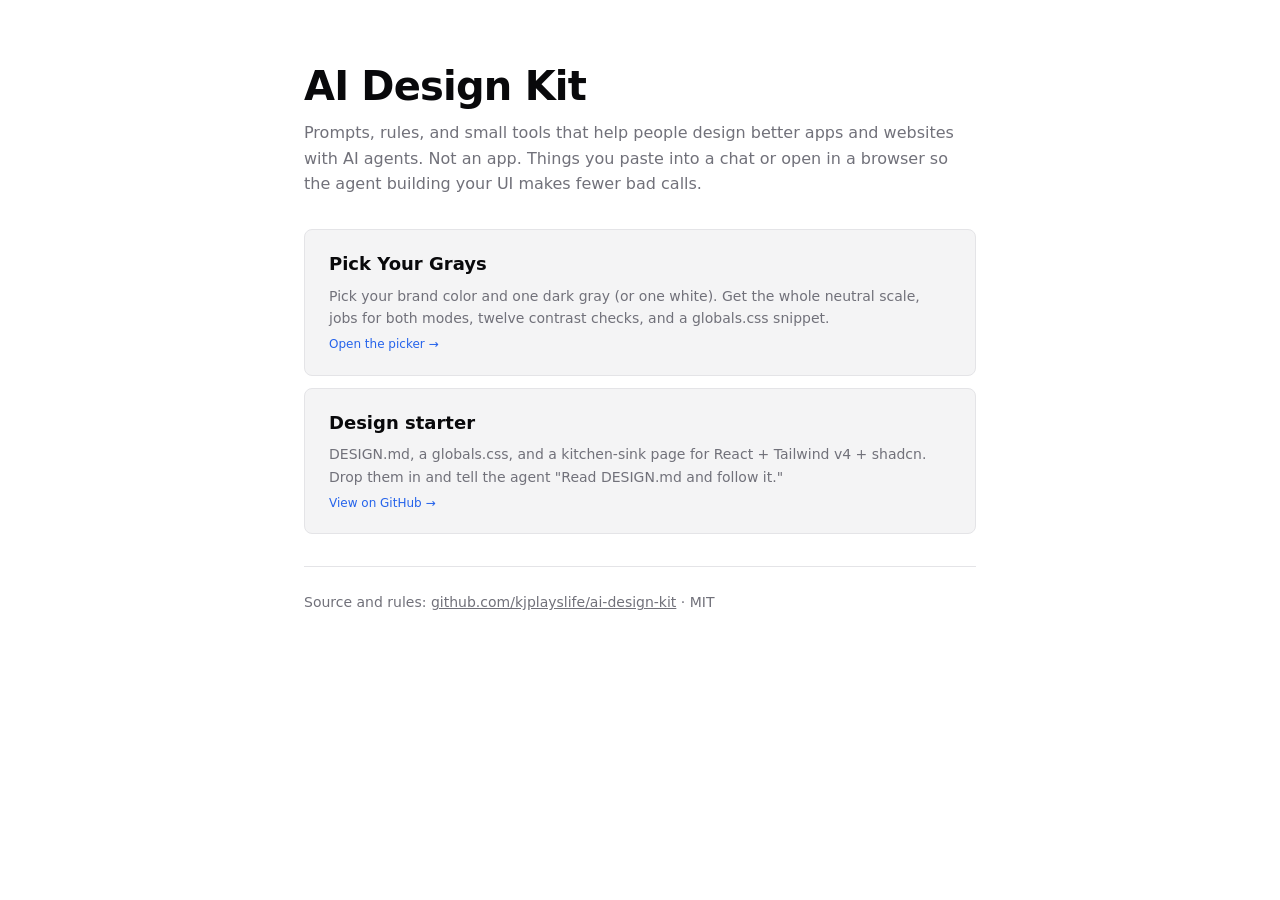
==== index.html @ 53241d8e "Add site index for GitHub Pages and live links Co-Authored-By: Claude Fable 5.1 <noreply@anthropic.c" ====
<!doctype html>
<html lang="en">
<head>
<meta charset="utf-8">
<meta name="viewport" content="width=device-width, initial-scale=1">
<title>AI Design Kit</title>
<meta name="description" content="Prompts, rules, and small tools that help people design better apps and websites with AI agents.">
<style>
  :root { --bg: #ffffff; --text: #09090b; --text2: #71717a; --border: #e4e4e7; --muted: #f4f4f5; --brand: #2563eb; }
  @media (prefers-color-scheme: dark) { :root { --bg: #09090b; --text: #fafafa; --text2: #a1a1aa; --border: #27272a; --muted: #18181b; --brand: #3b82f6; } }
  * { box-sizing: border-box; }
  body { margin: 0; background: var(--bg); color: var(--text); font: 16px/1.6 Inter, ui-sans-serif, system-ui, sans-serif; -webkit-font-smoothing: antialiased; }
  .page { max-width: 720px; margin: 0 auto; padding: 64px 24px 96px; display: grid; gap: 32px; }
  h1 { font-size: 40px; margin: 0; letter-spacing: -0.02em; line-height: 1.1; }
  h2 { font-size: 18px; margin: 0; font-weight: 600; }
  p { margin: 0; max-width: 65ch; }
  .muted { color: var(--text2); }
  .tools { display: grid; gap: 12px; }
  a.tool { display: grid; gap: 6px; padding: 20px 24px; border: 1px solid var(--border); border-radius: 8px; background: var(--muted); color: inherit; text-decoration: none; }
  a.tool:hover { border-color: var(--text2); }
  a.tool span { font-size: 14px; color: var(--text2); }
  a.tool small { font-size: 12px; color: var(--brand); }
  footer { font-size: 14px; color: var(--text2); border-top: 1px solid var(--border); padding-top: 24px; }
  footer a { color: inherit; }
</style>
</head>
<body>
<div class="page">
  <header>
    <h1>AI Design Kit</h1>
    <p class="muted" style="margin-top:12px">Prompts, rules, and small tools that help people design better apps and websites with AI agents. Not an app. Things you paste into a chat or open in a browser so the agent building your UI makes fewer bad calls.</p>
  </header>
  <section class="tools">
    <a class="tool" href="tools/pick-your-grays/">
      <h2>Pick Your Grays</h2>
      <span>Pick your brand color and one dark gray (or one white). Get the whole neutral scale, jobs for both modes, twelve contrast checks, and a globals.css snippet.</span>
      <small>Open the picker →</small>
    </a>
    <a class="tool" href="https://github.com/kjplayslife/ai-design-kit/tree/main/design-starter">
      <h2>Design starter</h2>
      <span>DESIGN.md, a globals.css, and a kitchen-sink page for React + Tailwind v4 + shadcn. Drop them in and tell the agent "Read DESIGN.md and follow it."</span>
      <small>View on GitHub →</small>
    </a>
  </section>
  <footer>Source and rules: <a href="https://github.com/kjplayslife/ai-design-kit">github.com/kjplayslife/ai-design-kit</a> · MIT</footer>
</div>
</body>
</html>
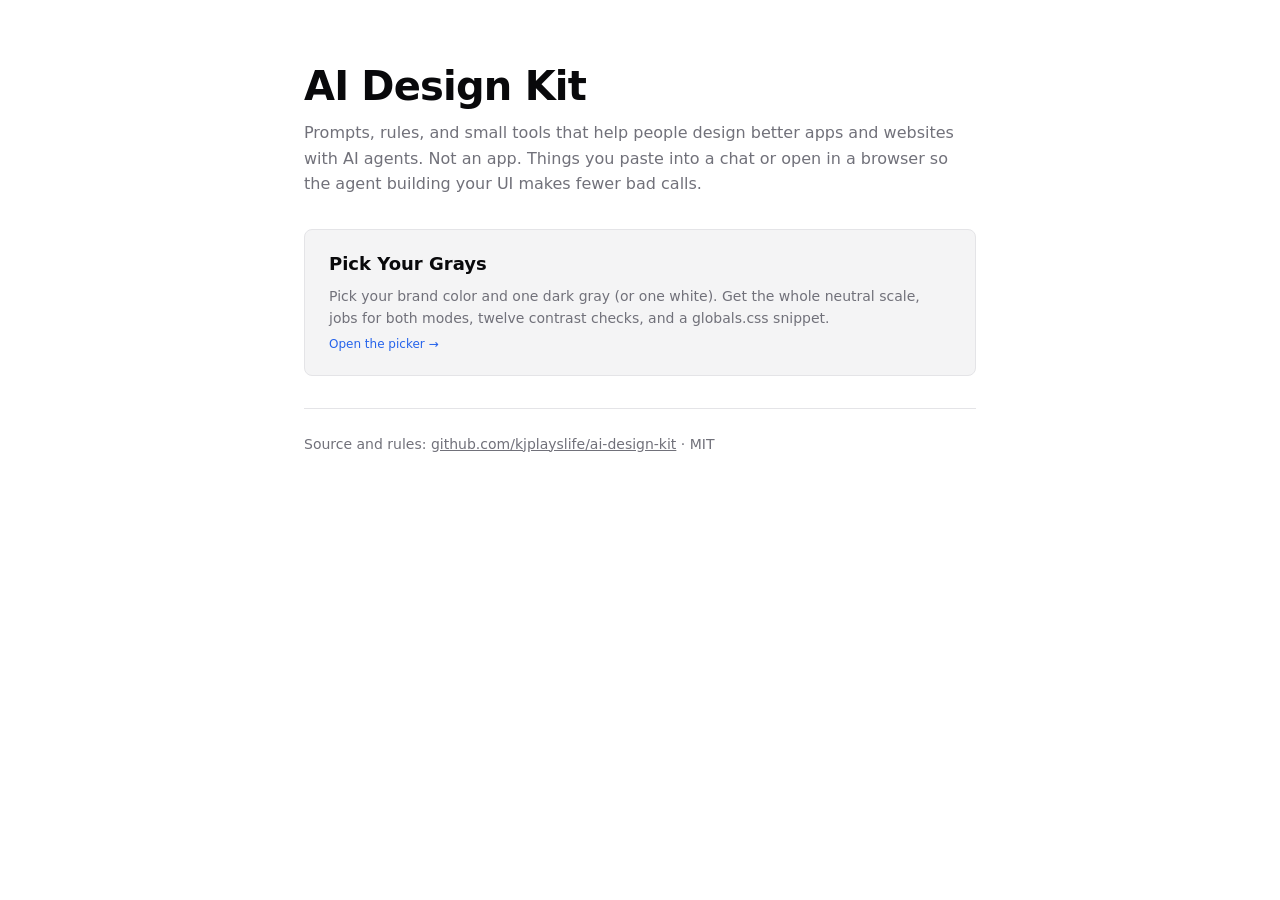
==== commit 4b6157af: "Remove design starter references; it will be redone later Co-Authored-By: Claude Fable 5.1 <noreply@" ====
--- a/index.html
+++ b/index.html
@@ -36,11 +36,6 @@
       <span>Pick your brand color and one dark gray (or one white). Get the whole neutral scale, jobs for both modes, twelve contrast checks, and a globals.css snippet.</span>
       <small>Open the picker →</small>
     </a>
-    <a class="tool" href="https://github.com/kjplayslife/ai-design-kit/tree/main/design-starter">
-      <h2>Design starter</h2>
-      <span>DESIGN.md, a globals.css, and a kitchen-sink page for React + Tailwind v4 + shadcn. Drop them in and tell the agent "Read DESIGN.md and follow it."</span>
-      <small>View on GitHub →</small>
-    </a>
   </section>
   <footer>Source and rules: <a href="https://github.com/kjplayslife/ai-design-kit">github.com/kjplayslife/ai-design-kit</a> · MIT</footer>
 </div>
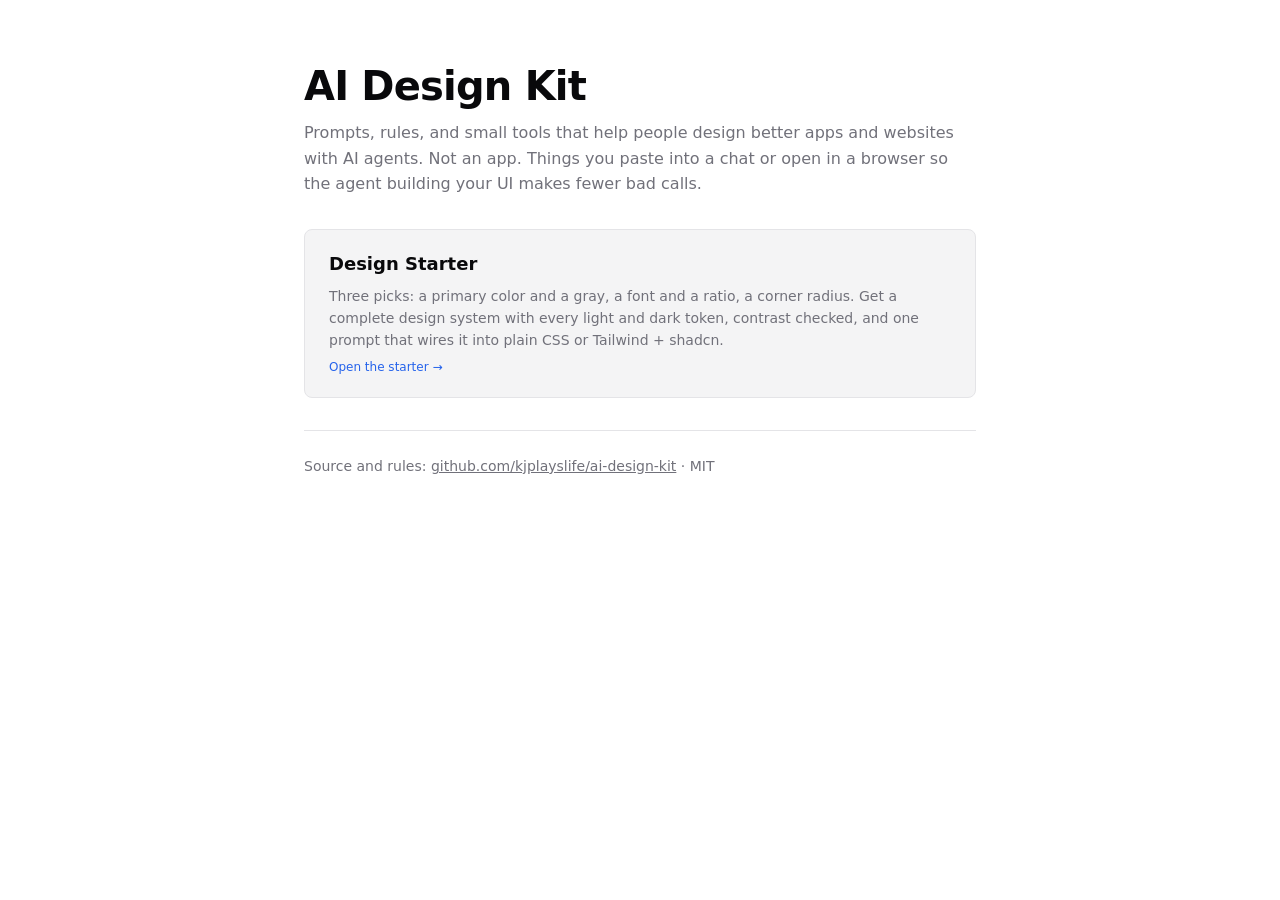
==== commit 67f0dd36: "Add Design Starter: three picks to a full design system and one setup prompt Design Starter (tools/d" ====
--- a/index.html
+++ b/index.html
@@ -31,10 +31,10 @@
     <p class="muted" style="margin-top:12px">Prompts, rules, and small tools that help people design better apps and websites with AI agents. Not an app. Things you paste into a chat or open in a browser so the agent building your UI makes fewer bad calls.</p>
   </header>
   <section class="tools">
-    <a class="tool" href="tools/pick-your-grays/">
-      <h2>Pick Your Grays</h2>
-      <span>Pick your brand color and one dark gray (or one white). Get the whole neutral scale, jobs for both modes, twelve contrast checks, and a globals.css snippet.</span>
-      <small>Open the picker →</small>
+    <a class="tool" href="tools/design-starter/">
+      <h2>Design Starter</h2>
+      <span>Three picks: a primary color and a gray, a font and a ratio, a corner radius. Get a complete design system with every light and dark token, contrast checked, and one prompt that wires it into plain CSS or Tailwind + shadcn.</span>
+      <small>Open the starter →</small>
     </a>
   </section>
   <footer>Source and rules: <a href="https://github.com/kjplayslife/ai-design-kit">github.com/kjplayslife/ai-design-kit</a> · MIT</footer>
